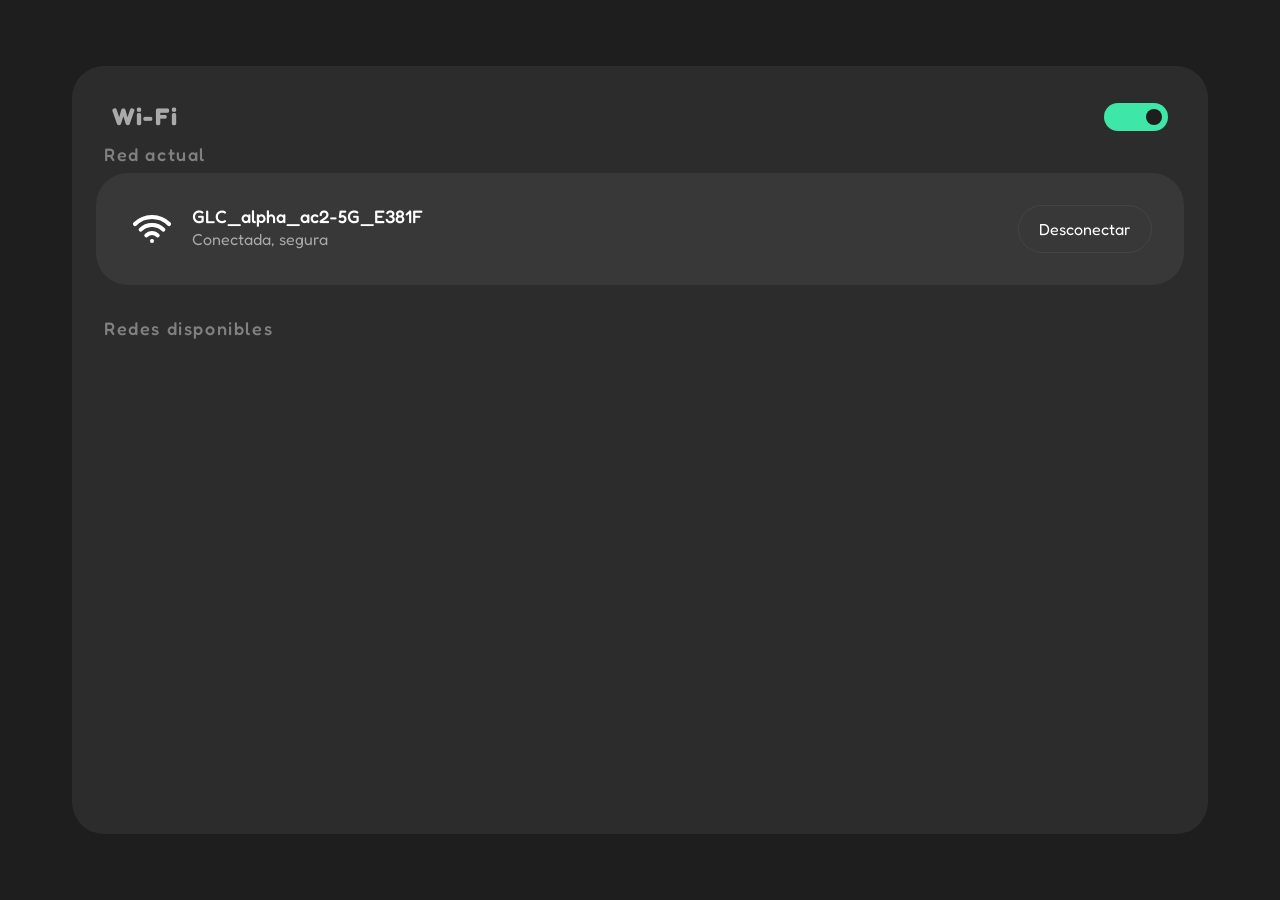
==== pages/wifi-menu.html @ 8bd7c4b8 "first commit" ====
<!DOCTYPE html>
<html lang="es">
<head>
  <meta charset="UTF-8">
  <meta name="viewport" content="width=device-width, initial-scale=1.0">
  <title>Wi-Fi Menu</title>
  <link href="../shared/css/global.css" rel="stylesheet">
  <script type="module" src="../shared/components/switch-toggle.js"></script>
  <script type="module" src="../shared/components/keyboard.js"></script>
  <script type="module" src="../shared/components/textcontainer.js"></script>
  <script type="module" src="./wifi-menu.js"></script>

  <style>

.wifi-header {
  display: flex;
  align-items: center;
  justify-content: space-between;
  padding: 12px 16px;
}

/* Lista de redes */
.wifi-list {
  display: flex;
  flex-direction: column;
  gap: 4px;
}

/* Card de cada red */
.wifi-card {
  border-radius: var(--radius-xl);
  background-color: var(--color-highlight);
  transition: background-color var(--duration-fast);
  position: relative;
  display: flex;
  flex-direction: row;

  padding: 32px;
}

.active {
  margin-bottom: 32px;
}

.wifi-password {
  width: 100%;
}

.btn-connect {
  align-self: flex-end;
  background-color: var(--color-highlight);
  color: var(--color-text);
  border: 1px solid var(--color-border);
  border-radius: var(--radius-xl);
  padding: 6px 20px;
  font-size: var(--font-size-lg);
  font-family: var(--font-ui);
  cursor: pointer;
  transition: background-color var(--duration-fast);
}

/* LÓGICA DE SUPERPOSICIÓN DE LOGOS / ÍCONOS */
.wifi-icon-wrapper {
  position: relative;
  width: 48px;
  height: 48px;
  display: flex;
  align-items: center;
  justify-content: center;
  margin-right: 16px;
}

/* El SVG 'full' va de fondo como base deshabilitada/opaca */
.wifi-icon-bg {
  position: absolute;
  top: 0;
  left: 0;
  width: 100%;
  height: 100%;
  opacity: 0.25; /* Opacidad para simular las barras inactivas */
}

/* El SVG de la señal actual (0, 1, 2, etc.) sobrepasa arriba */
.wifi-icon-bars {
  position: absolute;
  top: 0;
  left: 0;
  width: 100%;
  height: 100%;
  z-index: 1;
}

/* Información de red */
.wifi-info {
  display: flex;
  flex-direction: column;
  flex: 1;
  overflow: hidden;
}

.wifi-info .ssid {
  font-size: var(--font-size-xl, 1rem);
  font-weight: 500;
  white-space: nowrap;
  overflow: hidden;
  text-overflow: ellipsis;
  color: var(--color-text);
}

.wifi-info .status {
  font-size: var(--font-size-lg, 0.75rem);
  color: var(--color-enabled);
  opacity: 0.7;
  margin-top: 2px;
  font-weight: 400;
}

.btn-disconnect {
  background-color: var(--color-highlight);
  color: var(--color-text);
  border: 1px solid var(--color-border);
  border-radius: var(--radius-xl);
  padding: 6px 20px;
  font-size: var(--font-size-lg);
  font-family: var(--font-ui);
  cursor: pointer;
  transition: background-color var(--duration-fast);
}

  </style>
</head>
<body>
  <virtual-keyboard id="virtual-keyboard"></virtual-keyboard>

  <div class="popup">
    <header class="wifi-header">
      <h1>Wi-Fi</h1>
      <switch-toggle id="autoConnectToggle" checked></switch-toggle> 
    </header>

    <h2>Red actual</h2>
    <div class="wifi-card active">
      <div class="wifi-icon-wrapper" data-signal="full">
        <img class="wifi-icon-bg" src="../shared/assets/wifi/full.svg" alt="Señal base">
        <img class="wifi-icon-bars" src="../shared/assets/wifi/full.svg" alt="Barras de señal">
      </div>
      
      <div class="wifi-info">
        <span class="ssid">GLC_alpha_ac2-5G_E381F</span>
        <span class="status">Conectada, segura</span>
      </div>

      <button class="btn-disconnect">Desconectar</button>
    </div>

    <h2>Redes disponibles</h2>
    <div class="wifi-list">

    </div>
  </div>

</body>
</html>
---- shared/css/global.css ----
/* latin */
@font-face {
  font-family: "Fredoka";
  font-style: normal;
  font-weight: 300 700;
  font-stretch: 100%;
  font-display: swap;
  src: url(../fonts/Fredoka.woff2) format("woff2");
  unicode-range:
    U+0000-00FF, U+0131, U+0152-0153, U+02BB-02BC, U+02C6, U+02DA, U+02DC,
    U+0304, U+0308, U+0329, U+2000-206F, U+20AC, U+2122, U+2191, U+2193, U+2212,
    U+2215, U+FEFF, U+FFFD;
}

/* latin */
@font-face {
  font-family: "Geist";
  font-style: italic;
  font-weight: 100 900;
  font-display: swap;
  src: url(../fonts/Geist.woff2) format("woff2");
  unicode-range:
    U+0000-00FF, U+0131, U+0152-0153, U+02BB-02BC, U+02C6, U+02DA, U+02DC,
    U+0304, U+0308, U+0329, U+2000-206F, U+20AC, U+2122, U+2191, U+2193, U+2212,
    U+2215, U+FEFF, U+FFFD;
}

/* latin */
@font-face {
  font-family: "Inter";
  font-style: italic;
  font-weight: 100 900;
  font-display: swap;
  src: url(../fonts/Inter.woff2) format("woff2");
  unicode-range:
    U+0000-00FF, U+0131, U+0152-0153, U+02BB-02BC, U+02C6, U+02DA, U+02DC,
    U+0304, U+0308, U+0329, U+2000-206F, U+20AC, U+2122, U+2191, U+2193, U+2212,
    U+2215, U+FEFF, U+FFFD;
}

:root {
  --font-fallback:
    system-ui, -apple-system, blinkmacsystemfont, "Segoe UI", "Noto Sans",
    helvetica, arial, sans-serif, "Apple Color Emoji", "Segoe UI Emoji";

  /* ---- Neutros (fondos, superficies, bordes, texto) ---- */
  --color-bg: #1E1E1E; /* fondo general de la app */
  --color-text: #FFFFFF; /* texto general */ 
  --color-h1: rgba(255, 255, 255, 0.6); /* títulos grandes */
  --color-h2: rgba(255, 255, 255, 0.4); /* títulos grandes */

  --color-border: #444444; /* líneas y bordes */
  --color-highlight: #383838; /* color de acento y resaltado */

  --color-disabled: rgba(0, 0, 0, 0.2); /* texto y elementos deshabilitados */
  --color-disabled-bg: rgba(0, 0, 0, 0.05); /* fondo de elementos deshabilitados */
  --color-enabled: rgba(255, 255, 255, 0.8); /* texto y elementos habilitados */
  
  /* ---- Overlays ---- */
  --overlay-first: #2C2C2C;
  --overlay-first-selected: #383838;

  /* ---- Tipografía ---- */
  --font-body: "Fredoka", sans-serif; /* texto general */
  --font-heading: "Fredoka", sans-serif; /* títulos grandes */
  --font-ui: "Fredoka", sans-serif; /* footer, labels, popups */
  --font-size-sm: 0.75rem; /* 12px */
  --font-size-md: 0.875rem; /* 14px */
  --font-size-lg: 1rem; /* 16px */
  --font-size-xl: 1.125rem; /* 18px */
  --font-size-xxl: 1.5rem; /* 24px */
  --font-size-xxxl: 2rem; /* 32px */

  /* ---- Radios ---- */
  --radius-sm: 0.5rem;
  --radius-md: 1rem;
  --radius-lg: 1.5rem;
  --radius-xl: 2rem;
  --radius-pill: 999px;

  /* ---- Espaciado ---- */
  --space-xs: 0.5rem;
  --space-sm: 1rem;
  --space-md: 1.5rem;
  --space-lg: 2rem;

  /* ---- Transiciones ---- */
  --ease-panel: cubic-bezier(
    0.22,
    0.8,
    0.25,
    1
  ); /* paneles que se abren/cierran */
  --ease-slide: cubic-bezier(
    0.22,
    1,
    0.36,
    1
  ); /* deslizamientos (carrusel, escalas) */
  --duration-fast: 0.15s;
  --duration-base: 0.35s;
  --duration-panel: 0.7s;
  --duration-carousel: 500ms;

  /* ---- Capas ---- */
  --z-popup: 100;

  /* Disable text selection */
  -webkit-user-select: none; /* Safari */
  -moz-user-select: none; /* Firefox */
  -ms-user-select: none; /* Internet Explorer/Edge */
  user-select: none; /* Standard syntax */
}
html,
body {
  margin: 0;
  width: 100%;
  display: flex;
  flex-direction: column;
  min-height: 100vh;
  overflow-x: hidden;
  overflow-y: hidden;
  /* Disable overscroll behavior */
  overscroll-behavior: none;
  overscroll-behavior-y: none;

  background-color: var(--color-bg);
}

p, span, h1, h2, h3, h4, h5, h6 {
  margin: 0;
  padding: 0;
  font-family: var(--font-body);
  color: var(--color-text);
}

h1 {
  color: var(--color-h1);
  font-size: var(--font-size-xxl);
  letter-spacing: 0.1rem;
}

h2 {
  color: var(--color-h2);
  font-size: var(--font-size-xl);
  letter-spacing: 0.1rem;
  font-weight: 500;
  margin-bottom: 0.5rem;
  margin-left: 0.5rem;
}

/* Firefox */
* {
  /* Hide scrollbar for IE, Edge and Firefox */
  -ms-overflow-style: none;
  /* IE and Edge */
  scrollbar-width: none;
  /* Firefox */
}

html {
  font-weight: 500;
  font-family: "Fredoka", var(--font-fallback);
  text-transform: none;
  -webkit-font-smoothing: antialiased;
  -moz-osx-font-smoothing: grayscale;
}

.uppercase-text {
  text-transform: uppercase;
  text-rendering: optimizeLegibility;
  letter-spacing: 0.4rem;
}

.popup {
  border: none;
  border-radius: var(--radius-xl);
  padding: 24px;
  width: min(1100px, 85vw);
  height: min(80vh, 900px);

  margin: 0;
  position: fixed;

  top: 50%;
  left: 50%;

  transform: translate(-50%, -50%);
  background-color: var(--overlay-first);
  font-family: var(--font-ui);
  overflow-y: hidden;

  z-index: var(--z-popup);
}

.dialog-header {
  display: flex;
  justify-content: space-between;
  align-items: center;

  h2 {
    font-size: 1em;
    color: rgb(97, 97, 97);
  }
}

.close-dialog {
  background: none;
  border: none;
  width: 40px;
  height: 40px;
  display: flex;
  justify-content: center;
  align-items: center;
  cursor: pointer;
  color: rgb(97, 97, 97);
}

.close-dialog:hover {
  background-color: #ff5f5f;
  border-radius: 50%;

  color: #f0f0f0;
  transition:
    background-color 0.2s ease,
    color 0.2s ease;
}

dialog::backdrop {
  background: rgba(0, 0, 0, 0.25);
  backdrop-filter: blur(2px);
}

/* Show dialog when it has the native `open` attribute */
dialog[open] {
  display: flex;
}
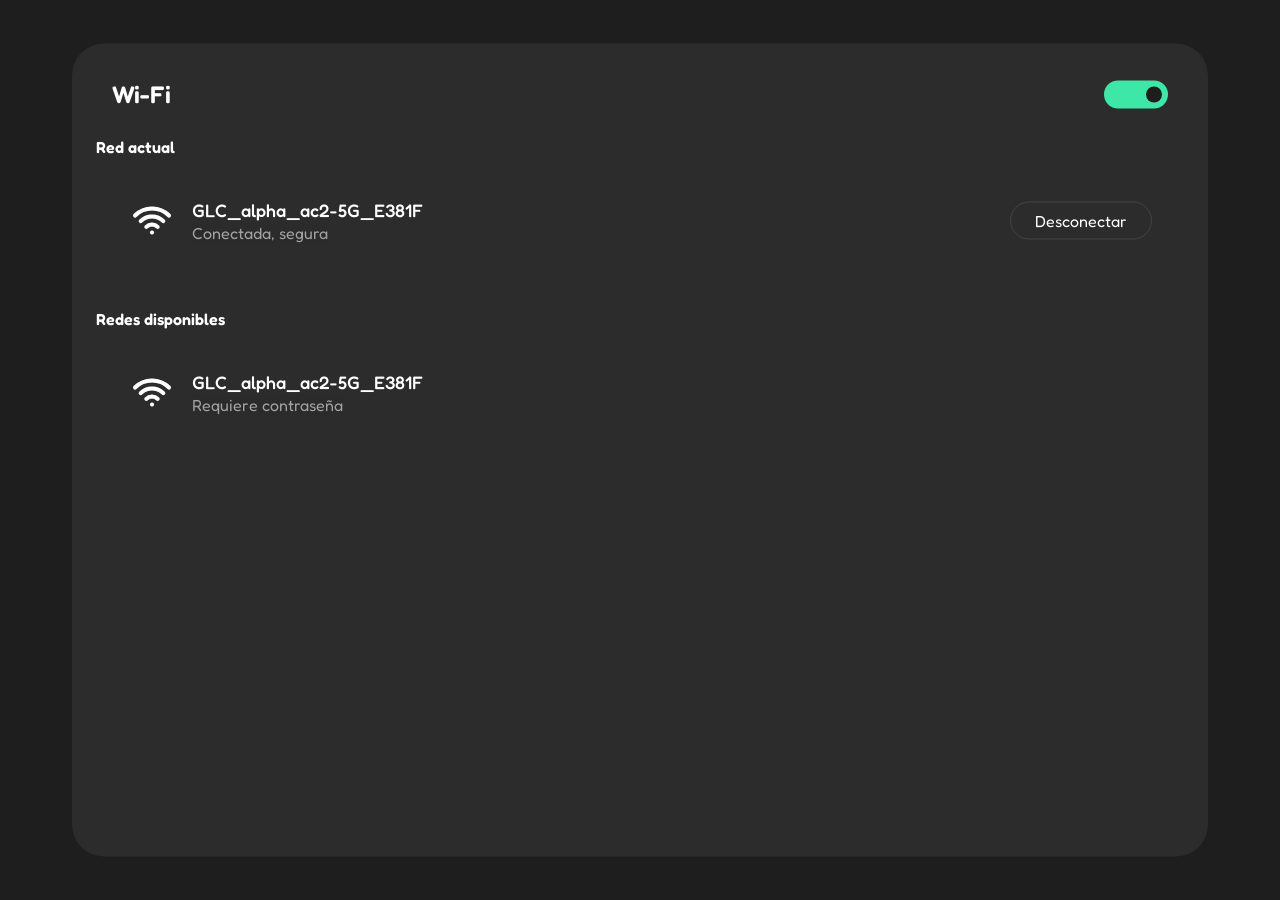
==== commit 2e04cd4c: "tu no mete cabra saramambiche" ====
--- a/pages/wifi-menu.html
+++ b/pages/wifi-menu.html
@@ -5,159 +5,18 @@
   <meta name="viewport" content="width=device-width, initial-scale=1.0">
   <title>Wi-Fi Menu</title>
   <link href="../shared/css/global.css" rel="stylesheet">
+  <script type="module" src="../shared/js/inputController.js"></script>
   <script type="module" src="../shared/components/switch-toggle.js"></script>
   <script type="module" src="../shared/components/keyboard.js"></script>
   <script type="module" src="../shared/components/textcontainer.js"></script>
-  <script type="module" src="./wifi-menu.js"></script>
-
+  <script type="module" src="../shared/components/wifi-menu.js"></script>
   <style>
-
-.wifi-header {
-  display: flex;
-  align-items: center;
-  justify-content: space-between;
-  padding: 12px 16px;
-}
-
-/* Lista de redes */
-.wifi-list {
-  display: flex;
-  flex-direction: column;
-  gap: 4px;
-}
-
-/* Card de cada red */
-.wifi-card {
-  border-radius: var(--radius-xl);
-  background-color: var(--color-highlight);
-  transition: background-color var(--duration-fast);
-  position: relative;
-  display: flex;
-  flex-direction: row;
-
-  padding: 32px;
-}
-
-.active {
-  margin-bottom: 32px;
-}
-
-.wifi-password {
-  width: 100%;
-}
-
-.btn-connect {
-  align-self: flex-end;
-  background-color: var(--color-highlight);
-  color: var(--color-text);
-  border: 1px solid var(--color-border);
-  border-radius: var(--radius-xl);
-  padding: 6px 20px;
-  font-size: var(--font-size-lg);
-  font-family: var(--font-ui);
-  cursor: pointer;
-  transition: background-color var(--duration-fast);
-}
-
-/* LÓGICA DE SUPERPOSICIÓN DE LOGOS / ÍCONOS */
-.wifi-icon-wrapper {
-  position: relative;
-  width: 48px;
-  height: 48px;
-  display: flex;
-  align-items: center;
-  justify-content: center;
-  margin-right: 16px;
-}
-
-/* El SVG 'full' va de fondo como base deshabilitada/opaca */
-.wifi-icon-bg {
-  position: absolute;
-  top: 0;
-  left: 0;
-  width: 100%;
-  height: 100%;
-  opacity: 0.25; /* Opacidad para simular las barras inactivas */
-}
-
-/* El SVG de la señal actual (0, 1, 2, etc.) sobrepasa arriba */
-.wifi-icon-bars {
-  position: absolute;
-  top: 0;
-  left: 0;
-  width: 100%;
-  height: 100%;
-  z-index: 1;
-}
-
-/* Información de red */
-.wifi-info {
-  display: flex;
-  flex-direction: column;
-  flex: 1;
-  overflow: hidden;
-}
-
-.wifi-info .ssid {
-  font-size: var(--font-size-xl, 1rem);
-  font-weight: 500;
-  white-space: nowrap;
-  overflow: hidden;
-  text-overflow: ellipsis;
-  color: var(--color-text);
-}
-
-.wifi-info .status {
-  font-size: var(--font-size-lg, 0.75rem);
-  color: var(--color-enabled);
-  opacity: 0.7;
-  margin-top: 2px;
-  font-weight: 400;
-}
-
-.btn-disconnect {
-  background-color: var(--color-highlight);
-  color: var(--color-text);
-  border: 1px solid var(--color-border);
-  border-radius: var(--radius-xl);
-  padding: 6px 20px;
-  font-size: var(--font-size-lg);
-  font-family: var(--font-ui);
-  cursor: pointer;
-  transition: background-color var(--duration-fast);
-}
-
   </style>
 </head>
 <body>
   <virtual-keyboard id="virtual-keyboard"></virtual-keyboard>
-
   <div class="popup">
-    <header class="wifi-header">
-      <h1>Wi-Fi</h1>
-      <switch-toggle id="autoConnectToggle" checked></switch-toggle> 
-    </header>
-
-    <h2>Red actual</h2>
-    <div class="wifi-card active">
-      <div class="wifi-icon-wrapper" data-signal="full">
-        <img class="wifi-icon-bg" src="../shared/assets/wifi/full.svg" alt="Señal base">
-        <img class="wifi-icon-bars" src="../shared/assets/wifi/full.svg" alt="Barras de señal">
-      </div>
-      
-      <div class="wifi-info">
-        <span class="ssid">GLC_alpha_ac2-5G_E381F</span>
-        <span class="status">Conectada, segura</span>
-      </div>
-
-      <button class="btn-disconnect">Desconectar</button>
-    </div>
-
-    <h2>Redes disponibles</h2>
-    <div class="wifi-list">
-
-    </div>
+    <wifi-menu></wifi-menu>
   </div>
-
 </body>
 </html>
--- a/shared/css/global.css
+++ b/shared/css/global.css
@@ -98,6 +98,7 @@
     1
   ); /* deslizamientos (carrusel, escalas) */
   --duration-fast: 0.15s;
+  --duration-medium: 0.2s;
   --duration-base: 0.35s;
   --duration-panel: 0.7s;
   --duration-carousel: 500ms;
@@ -177,7 +178,7 @@
   border-radius: var(--radius-xl);
   padding: 24px;
   width: min(1100px, 85vw);
-  height: min(80vh, 900px);
+  height: min(85vh, 900px);
 
   margin: 0;
   position: fixed;
